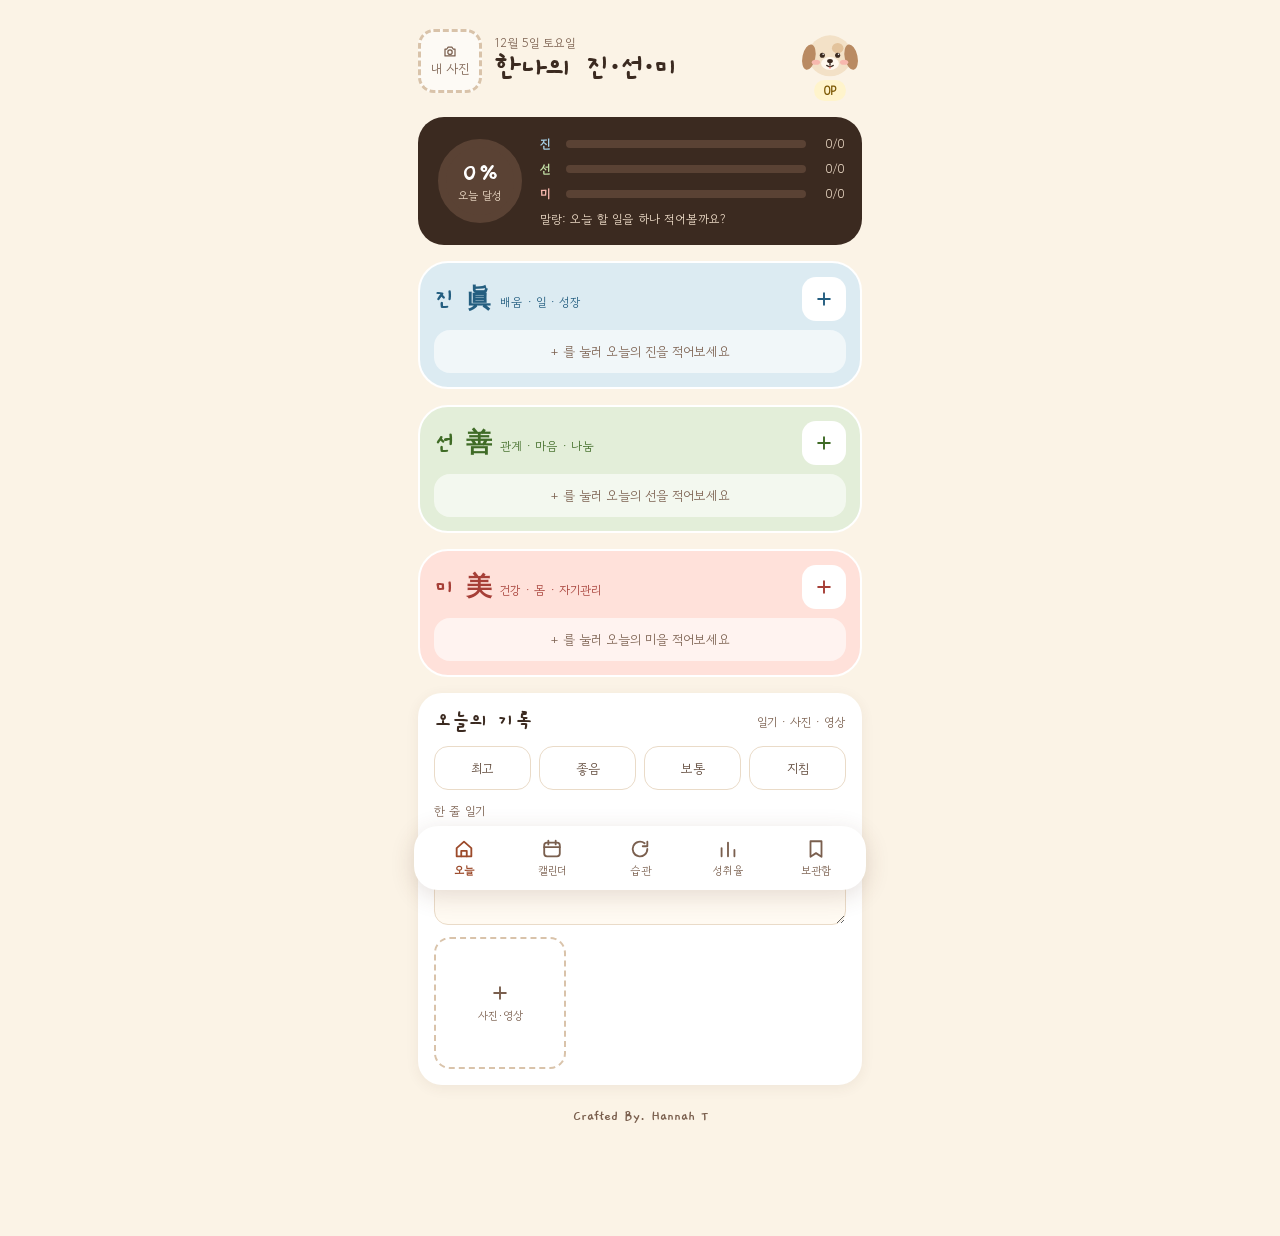
==== app/index.html @ 4286493f "진선미 투두 & 습관 앱 첫 버전 Co-Authored-By: Claude Opus 5.5 <noreply@anthropic.com> Claude-Session: https://c" ====
<!doctype html>
<html lang="ko">
<head>
<meta charset="utf-8">
<meta name="viewport" content="width=device-width, initial-scale=1, viewport-fit=cover">
<meta name="theme-color" content="#FBF3E6">
<meta name="apple-mobile-web-app-capable" content="yes">
<meta name="apple-mobile-web-app-status-bar-style" content="default">
<meta name="apple-mobile-web-app-title" content="진선미">
<title>진선미 · 투두 & 습관</title>
<link rel="manifest" href="./manifest.webmanifest">
<link rel="icon" href="./icons/icon-192.png">
<link rel="apple-touch-icon" href="./icons/apple-touch-icon.png">
<link rel="preconnect" href="https://fonts.googleapis.com">
<link rel="preconnect" href="https://fonts.gstatic.com" crossorigin>
<link href="https://fonts.googleapis.com/css2?family=Gaegu:wght@400;700&family=Gowun+Dodum&display=swap" rel="stylesheet">
<link rel="stylesheet" href="./styles.css">
</head>
<body>
<main id="app" aria-live="polite"></main>
<nav id="nav" aria-label="하단 메뉴"></nav>
<div id="sheet-root"></div>
<input type="file" id="profile-input" accept="image/*" hidden>
<input type="file" id="media-input" accept="image/*,video/*" multiple hidden>
<input type="file" id="backup-input" accept="application/json,.json" hidden>
<script type="module" src="./app.js"></script>
</body>
</html>
---- app/styles.css ----
:root{
  --bg:#FBF3E6; --card:#FFFFFF; --ink:#3B2A20; --muted:#7A5F4E; --line:#EADBC8; --soft:#F5EADB; --field:#FFFAF2;
  --primary:#9C4A2A; --primary-dark:#7A3519; --peach:#FCE3D3; --dark:#3B2A20; --dark2:#5A4234; --cream-text:#F1DFCB;
  --gold-bg:#FFF4CC; --gold:#7A5600; --gold-dark:#5C4100;
  --warn-bg:#FFE9DA; --warn:#8F3F0A; --bad-bg:#FFE0E0; --bad:#A4262C;
  --shadow:0 3px 14px rgba(91,58,36,.07);
  --hand:'Gaegu',cursive; --body:'Gowun Dodum',system-ui,sans-serif;
}
*{box-sizing:border-box}
html,body{margin:0;background:var(--bg);color:var(--ink);font-family:var(--body);-webkit-tap-highlight-color:transparent}
body{min-height:100vh}
button,input,textarea,select{font-family:inherit;color:inherit}
button{cursor:pointer}
a{color:var(--primary)}a:hover{color:var(--primary-dark)}
:focus-visible{outline:3px solid #F2A97E;outline-offset:2px}
#app{max-width:480px;margin:0 auto;padding:calc(20px + env(safe-area-inset-top)) 18px calc(110px + env(safe-area-inset-bottom));display:flex;flex-direction:column;gap:16px}
h1,h2{margin:0;font-family:var(--hand);font-weight:700;line-height:1.15}
h1{font-size:32px}
.top h1{font-size:clamp(24px,7vw,32px);white-space:nowrap} h2{font-size:22px}
.muted{color:var(--muted)} .small{font-size:12px} .xs{font-size:11px}
.row{display:flex;align-items:center;gap:10px} .between{justify-content:space-between} .col{display:flex;flex-direction:column}
.grow{flex:1;min-width:0}
.card{background:var(--card);border-radius:24px;padding:16px;box-shadow:var(--shadow);display:flex;flex-direction:column;gap:12px}
.hand{font-family:var(--hand);font-weight:700}
.chip{border:none;border-radius:999px;min-height:40px;padding:0 15px;font-weight:700;font-size:13px;background:#fff;color:#5C4536}
.chip.on{background:var(--dark);color:#fff}
.btn{border:none;border-radius:16px;min-height:46px;padding:0 16px;font-weight:700;font-size:14px;background:var(--primary);color:#fff}
.btn.ghost{background:var(--soft);color:#5C4536}
.btn.light{background:#fff;color:var(--primary)}
.btn.danger{background:var(--bad-bg);color:var(--bad)}
.btn:disabled{opacity:.5;cursor:default}
.icon-btn{width:44px;height:44px;border-radius:14px;border:none;background:#fff;color:var(--ink);display:flex;align-items:center;justify-content:center;flex-shrink:0}
.icon-btn.sm{width:36px;height:36px;border-radius:10px;background:var(--soft);color:#5C4536}
.field{border:1px solid var(--line);border-radius:14px;padding:0 14px;height:46px;font-size:15px;background:var(--field);width:100%}
textarea.field{height:auto;padding:12px 14px;resize:vertical;min-height:84px;line-height:1.5}
label.lbl{font-size:12px;color:var(--muted)}
.footer{text-align:center;font-family:var(--hand);font-weight:700;font-size:15px;color:var(--muted);padding:6px 0 0}

/* header */
.top{display:flex;justify-content:space-between;align-items:center;gap:12px}
.avatar{width:64px;height:64px;border-radius:50%;flex-shrink:0;border:3px solid #fff;box-shadow:0 0 0 2px #EBCBA4;object-fit:cover;background:var(--field);padding:0;overflow:hidden;display:flex;align-items:center;justify-content:center;color:var(--primary);font-size:10px;flex-direction:column;white-space:nowrap}
.avatar.empty{border:3px dashed #D9C3AA;box-shadow:none}
.avatar img{width:100%;height:100%;object-fit:cover}
.mascot-btn{border:none;background:none;padding:0;display:flex;flex-direction:column;align-items:center;gap:0;min-width:64px}
.points-pill{background:var(--gold-bg);color:var(--gold);font-weight:700;font-size:12px;padding:2px 10px;border-radius:999px;margin-top:-4px;text-decoration:none;display:inline-block}

/* summary */
.summary{background:var(--dark);color:#fff;border-radius:26px;padding:18px;display:flex;gap:16px;align-items:center}
.ring{width:88px;height:88px;flex-shrink:0;position:relative}
.ring svg{transform:rotate(-90deg)}
.ring .val{position:absolute;inset:0;display:flex;flex-direction:column;align-items:center;justify-content:center}
.ring .val b{font-family:var(--hand);font-size:28px;line-height:1}
.ring .val span{font-size:11px;color:var(--cream-text)}
.bars{flex:1;display:flex;flex-direction:column;gap:8px;font-size:12px}
.bar-row{display:flex;align-items:center;gap:8px}
.bar-row .k{width:18px;font-weight:700}
.track{flex:1;height:8px;border-radius:4px;background:var(--dark2);overflow:hidden}
.track i{display:block;height:8px;border-radius:4px;transition:width .35s}
.bar-row .n{width:30px;text-align:right;color:var(--cream-text)}
.cheer{font-size:12px;color:var(--cream-text)}

.celebrate{background:var(--gold-bg);border:2px solid #F2CF66;border-radius:26px;padding:12px 16px;display:flex;align-items:center;gap:12px;animation:pop .4s ease}
@keyframes pop{0%{transform:scale(.94);opacity:0}100%{transform:none;opacity:1}}
.toast{background:#fff;border:1px solid var(--line);border-radius:16px;padding:8px 10px 8px 14px;display:flex;align-items:center;justify-content:space-between;gap:10px;font-size:13px}

/* banners */
.banner{border-radius:30px;padding:14px;display:flex;flex-direction:column;gap:9px;border:2px solid #fff}
.banner-head{display:flex;align-items:center;justify-content:space-between}
.banner-title{display:flex;align-items:baseline;gap:8px}
.banner-title b{font-family:var(--hand);font-size:26px;font-weight:700}
.banner-title span{font-size:12px}
.item{display:flex;align-items:center;gap:10px;background:#fff;border-radius:20px;padding:9px 10px 9px 12px}
.check{width:30px;height:30px;flex-shrink:0;border-radius:10px;border:2px solid #D9C3AA;background:#fff;display:flex;align-items:center;justify-content:center;padding:0;transition:transform .12s}
.check:active{transform:scale(.9)}
.item .label{flex:1;min-width:0;display:flex;flex-direction:column;gap:2px;background:none;border:none;text-align:left;padding:4px 0;font-size:15px}
.item .label .t{overflow-wrap:anywhere}
.item.done .label .t{color:var(--muted);text-decoration:line-through}
.item .meta{font-size:11px;color:var(--muted);display:flex;align-items:center;gap:5px;flex-wrap:wrap}
.tag{font-weight:700;padding:1px 6px;border-radius:6px;font-size:11px}
.mini{border:none;background:var(--soft);color:#5C4536;font-size:12px;font-weight:700;border-radius:12px;padding:0 10px;min-height:36px;white-space:nowrap}
.empty{background:rgba(255,255,255,.6);border-radius:16px;padding:12px;font-size:13px;color:var(--muted);text-align:center}

/* diary */
.moods{display:grid;grid-template-columns:repeat(4,minmax(0,1fr));gap:8px}
.mood{min-height:44px;border-radius:14px;border:1px solid var(--line);background:#fff;color:#5C4536;font-size:13px}
.mood.on{border:2px solid var(--primary);background:var(--peach);color:var(--primary);font-weight:700}
.media-grid{display:grid;grid-template-columns:repeat(3,minmax(0,1fr));gap:8px}
.tile{aspect-ratio:1;border-radius:16px;overflow:hidden;border:none;padding:0;background:#F5D9C4;position:relative;display:flex;align-items:center;justify-content:center;color:var(--primary)}
.tile img,.tile video{width:100%;height:100%;object-fit:cover;display:block}
.tile .badge{position:absolute;bottom:6px;right:6px;background:rgba(59,42,32,.7);color:#fff;font-size:10px;border-radius:6px;padding:1px 5px}
.tile.add{border:2px dashed #D9C3AA;background:#fff;color:var(--muted);flex-direction:column;gap:4px;font-size:11px}

/* nav */
#nav{position:fixed;left:0;right:0;bottom:0;padding:0 14px calc(10px + env(safe-area-inset-bottom));pointer-events:none;z-index:20}
#nav .bar{max-width:452px;margin:0 auto;display:flex;justify-content:space-around;background:#fff;border-radius:24px;padding:6px;box-shadow:0 6px 24px rgba(91,58,36,.16);pointer-events:auto}
#nav button{border:none;background:none;display:flex;flex-direction:column;align-items:center;gap:2px;min-width:56px;min-height:48px;padding:6px 4px;color:var(--muted);font-size:11px}
#nav button.on{color:var(--primary);font-weight:700}

/* calendar */
.cal-grid{display:grid;grid-template-columns:repeat(7,minmax(0,1fr));row-gap:4px;text-align:center}
.cal-grid .wk{font-size:12px;font-weight:700;color:var(--muted);padding-bottom:6px}
.day{height:52px;border:none;background:none;padding:0;display:flex;flex-direction:column;align-items:center;gap:3px}
.day .num{width:36px;height:36px;border-radius:13px;display:flex;align-items:center;justify-content:center;font-size:14px;border:2px solid transparent}
.day.today .num{border-color:var(--primary);font-weight:700}
.day.sel .num{background:var(--primary);color:#fff;font-weight:700}
.day.past .num{color:#A88E7B}
.dots{display:flex;gap:2px;height:6px}.dots i{width:6px;height:6px;border-radius:50%}
.cats{display:flex;gap:8px}
.cat-opt{flex:1;min-height:44px;border-radius:14px;border:2px solid var(--line);background:#fff;font-family:var(--hand);font-size:18px;font-weight:700}

/* habits */
.rule{border-radius:22px;padding:14px;display:flex;flex-direction:column;gap:4px}
.week{display:grid;grid-template-columns:repeat(7,minmax(0,1fr));gap:4px;text-align:center}
.week .d{display:flex;flex-direction:column;align-items:center;gap:3px;font-size:10px;color:var(--muted)}
.week .d i{width:30px;height:30px;border-radius:10px;display:flex;align-items:center;justify-content:center;font-style:normal;font-size:13px;font-weight:700;border:2px solid var(--line);color:#A88E7B;background:#fff}
.pill{font-size:12px;font-weight:700;padding:5px 10px;border-radius:999px}
.badge-cat{width:38px;height:38px;border-radius:13px;display:flex;align-items:center;justify-content:center;font-family:var(--hand);font-weight:700;font-size:20px;flex-shrink:0}

/* stats */
.tabs{display:grid;grid-template-columns:repeat(6,minmax(0,1fr));gap:4px;background:#fff;border-radius:16px;padding:4px}
.tabs button{min-height:40px;border-radius:12px;border:none;background:none;font-weight:700;font-size:13px;color:#5C4536}
.tabs button.on{background:var(--primary);color:#fff}
.chart{display:flex;align-items:flex-end;gap:5px;height:150px;border-bottom:1px solid var(--dark2)}
.chart .b{flex:1;display:flex;flex-direction:column;align-items:center;justify-content:flex-end;gap:4px;height:150px;font-size:10px;color:var(--cream-text);min-width:0}
.chart .b i{width:100%;max-width:26px;border-radius:8px 8px 3px 3px;display:block;min-height:3px}
.chart-l{display:flex;gap:5px}.chart-l span{flex:1;text-align:center;font-size:10px;color:var(--cream-text);min-width:0;overflow:hidden;white-space:nowrap}
.trio{display:grid;grid-template-columns:repeat(3,minmax(0,1fr));gap:10px}
.trio>div{border-radius:20px;padding:12px;display:flex;flex-direction:column;gap:2px}

/* library */
.lib-item{display:flex;gap:10px;align-items:center}
.lib-icon{width:48px;height:48px;border-radius:14px;display:flex;align-items:center;justify-content:center;flex-shrink:0}
.lib-title{font-size:14px;font-weight:700;line-height:1.35;color:var(--ink);text-decoration:none;overflow-wrap:anywhere}
.lib-item.done .lib-title{color:var(--muted);text-decoration:line-through}

/* challenge */
.stamps{display:grid;grid-template-columns:repeat(5,minmax(0,1fr));gap:10px}
.stamps i{aspect-ratio:1;border-radius:50%;display:flex;align-items:center;justify-content:center;font-style:normal;font-family:var(--hand);font-weight:700;font-size:17px;border:2px dashed #D9C3AA;color:#A88E7B;background:var(--field)}
.ledger{display:flex;flex-direction:column;gap:6px;font-size:13px}
.ledger div{display:flex;justify-content:space-between;gap:8px}

/* friends */
.friends{display:grid;grid-template-columns:repeat(2,minmax(0,1fr));gap:12px}
.friend{background:#fff;border-radius:26px;padding:14px 10px;display:flex;flex-direction:column;align-items:center;gap:4px;border:3px solid #fff;box-shadow:var(--shadow)}
.friend.today{border-color:var(--primary)}

/* sheet */
.sheet-bg{position:fixed;inset:0;background:rgba(59,42,32,.38);z-index:50;display:flex;align-items:flex-end;justify-content:center;animation:fade .2s}
.sheet{background:var(--bg);width:100%;max-width:480px;border-radius:28px 28px 0 0;padding:14px 18px calc(22px + env(safe-area-inset-bottom));display:flex;flex-direction:column;gap:12px;max-height:88vh;overflow:auto;animation:up .25s ease}
.sheet .grab{width:40px;height:4px;border-radius:2px;background:#D9C3AA;align-self:center}
.viewer img,.viewer video{width:100%;border-radius:18px;max-height:60vh;object-fit:contain;background:#000}
@keyframes up{from{transform:translateY(40px);opacity:.6}to{transform:none;opacity:1}}
@keyframes fade{from{opacity:0}to{opacity:1}}
.sr{position:absolute;width:1px;height:1px;overflow:hidden;clip:rect(0 0 0 0)}
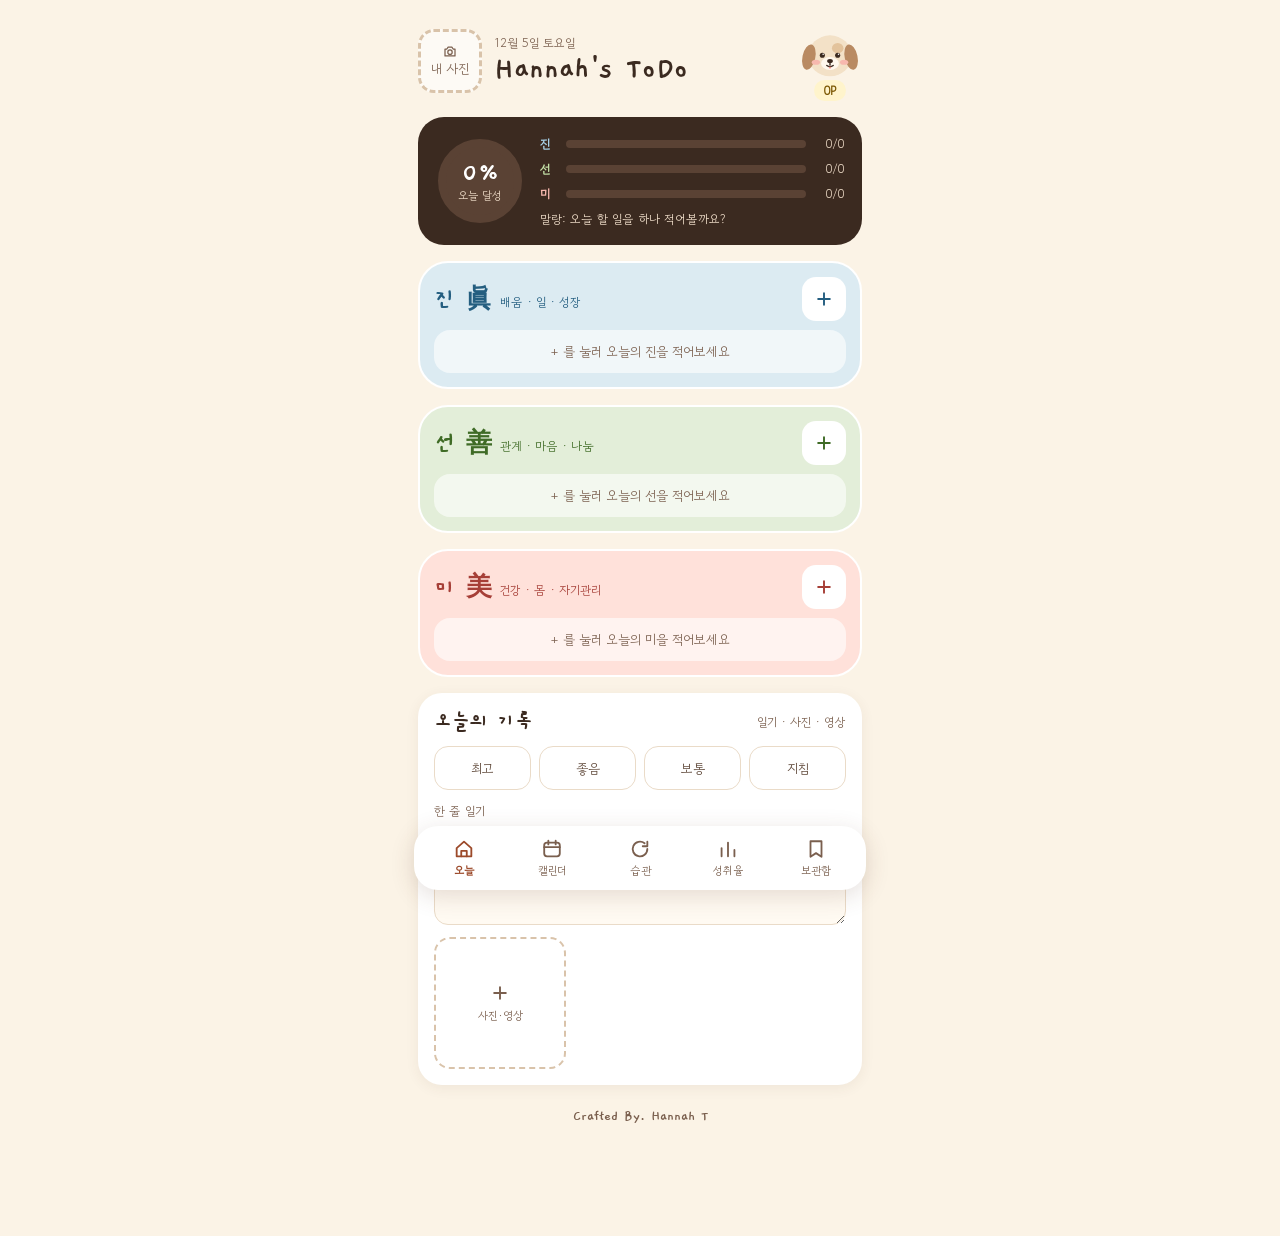
==== commit dd47af17: "앱 이름을 Hannah's ToDo로 변경, 휴대폰 바꿀 때 백업(사진·영상 포함) 개선 Co-Authored-By: Claude Opus 5.5 <noreply@anthropic" ====
--- a/app/index.html
+++ b/app/index.html
@@ -6,8 +6,8 @@
 <meta name="theme-color" content="#FBF3E6">
 <meta name="apple-mobile-web-app-capable" content="yes">
 <meta name="apple-mobile-web-app-status-bar-style" content="default">
-<meta name="apple-mobile-web-app-title" content="진선미">
-<title>진선미 · 투두 & 습관</title>
+<meta name="apple-mobile-web-app-title" content="Hannah's ToDo">
+<title>Hannah's ToDo</title>
 <link rel="manifest" href="./manifest.webmanifest">
 <link rel="icon" href="./icons/icon-192.png">
 <link rel="apple-touch-icon" href="./icons/apple-touch-icon.png">
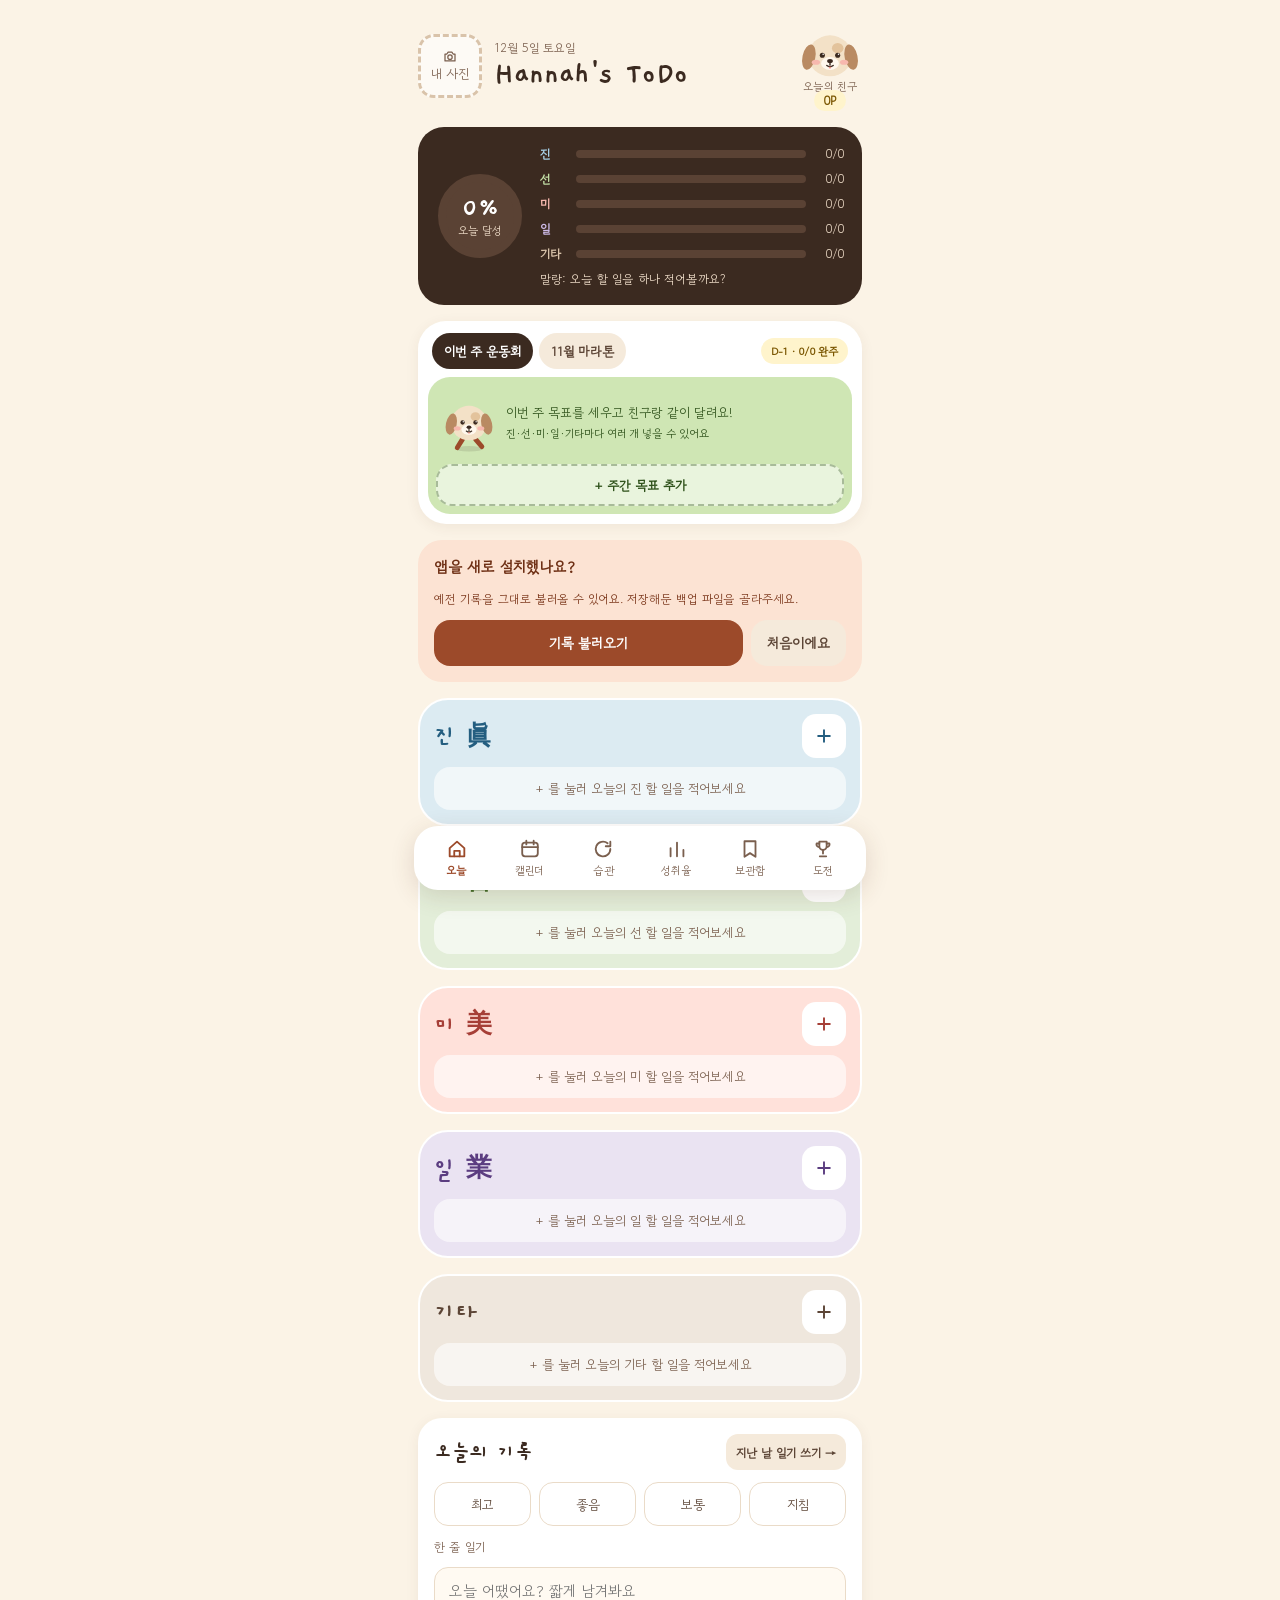
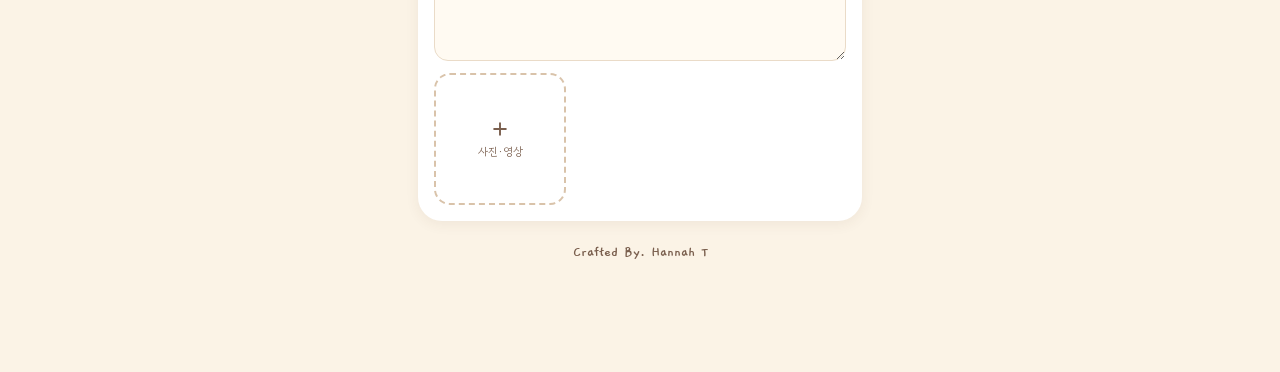
==== commit 4aa3d67b: "업데이트 후 예전 화면 코드가 남지 않도록 버전 표시와 자동 새로고침 Co-Authored-By: Claude Opus 5.5 <noreply@anthropic.com> Claud" ====
--- a/app/index.html
+++ b/app/index.html
@@ -14,7 +14,7 @@
 <link rel="preconnect" href="https://fonts.googleapis.com">
 <link rel="preconnect" href="https://fonts.gstatic.com" crossorigin>
 <link href="https://fonts.googleapis.com/css2?family=Gaegu:wght@400;700&family=Gowun+Dodum&display=swap" rel="stylesheet">
-<link rel="stylesheet" href="./styles.css">
+<link rel="stylesheet" href="./styles.css?v=__BUILD__">
 </head>
 <body>
 <main id="app" aria-live="polite"></main>
@@ -23,6 +23,6 @@
 <input type="file" id="profile-input" accept="image/*" hidden>
 <input type="file" id="media-input" accept="image/*,video/*" multiple hidden>
 <input type="file" id="backup-input" accept="application/json,.json" hidden>
-<script type="module" src="./app.js"></script>
+<script type="module" src="./app.js?v=__BUILD__"></script>
 </body>
 </html>
--- a/app/styles.css
+++ b/app/styles.css
@@ -53,7 +53,7 @@
 .ring .val span{font-size:11px;color:var(--cream-text)}
 .bars{flex:1;display:flex;flex-direction:column;gap:8px;font-size:12px}
 .bar-row{display:flex;align-items:center;gap:8px}
-.bar-row .k{width:18px;font-weight:700}
+.bar-row .k{width:28px;font-weight:700}
 .track{flex:1;height:8px;border-radius:4px;background:var(--dark2);overflow:hidden}
 .track i{display:block;height:8px;border-radius:4px;transition:width .35s}
 .bar-row .n{width:30px;text-align:right;color:var(--cream-text)}
@@ -93,7 +93,7 @@
 /* nav */
 #nav{position:fixed;left:0;right:0;bottom:0;padding:0 14px calc(10px + env(safe-area-inset-bottom));pointer-events:none;z-index:20}
 #nav .bar{max-width:452px;margin:0 auto;display:flex;justify-content:space-around;background:#fff;border-radius:24px;padding:6px;box-shadow:0 6px 24px rgba(91,58,36,.16);pointer-events:auto}
-#nav button{border:none;background:none;display:flex;flex-direction:column;align-items:center;gap:2px;min-width:56px;min-height:48px;padding:6px 4px;color:var(--muted);font-size:11px}
+#nav button{border:none;background:none;display:flex;flex-direction:column;align-items:center;gap:2px;flex:1;min-width:0;min-height:48px;padding:6px 4px;color:var(--muted);font-size:11px}
 #nav button.on{color:var(--primary);font-weight:700}
 
 /* calendar */
@@ -124,7 +124,7 @@
 .chart .b{flex:1;display:flex;flex-direction:column;align-items:center;justify-content:flex-end;gap:4px;height:150px;font-size:10px;color:var(--cream-text);min-width:0}
 .chart .b i{width:100%;max-width:26px;border-radius:8px 8px 3px 3px;display:block;min-height:3px}
 .chart-l{display:flex;gap:5px}.chart-l span{flex:1;text-align:center;font-size:10px;color:var(--cream-text);min-width:0;overflow:hidden;white-space:nowrap}
-.trio{display:grid;grid-template-columns:repeat(3,minmax(0,1fr));gap:10px}
+.trio{display:grid;grid-template-columns:repeat(2,minmax(0,1fr));gap:10px}
 .trio>div{border-radius:20px;padding:12px;display:flex;flex-direction:column;gap:2px}
 
 /* library */
@@ -152,3 +152,84 @@
 @keyframes up{from{transform:translateY(40px);opacity:.6}to{transform:none;opacity:1}}
 @keyframes fade{from{opacity:0}to{opacity:1}}
 .sr{position:absolute;width:1px;height:1px;overflow:hidden;clip:rect(0 0 0 0)}
+
+.trio>div:last-child:nth-child(odd){grid-column:1/-1}
+.cats{flex-wrap:wrap}.cat-opt{min-width:52px}
+
+/* 목표 레이스 */
+.race{background:#fff;border-radius:28px;padding:12px 10px 10px;display:flex;flex-direction:column;gap:8px;box-shadow:var(--shadow)}
+.race-tab{border:none;border-radius:999px;min-height:36px;padding:0 12px;font-weight:700;font-size:13px;background:var(--soft);color:#5C4536}
+.race-tab.on{background:var(--dark);color:#fff}
+.race-field{background:#CFE6B4;border-radius:22px;padding:10px 8px 8px;display:flex;flex-direction:column;gap:6px}
+.lane{display:flex;flex-direction:column;gap:0}
+.lane-head{display:flex;align-items:center;gap:6px;margin:0 2px}
+.lane-title{flex:1;min-width:0;border:none;background:none;text-align:left;padding:4px 0;font-size:13px;color:#2F521B;overflow:hidden;text-overflow:ellipsis;white-space:nowrap}
+.lane-title .tag{margin-right:5px}
+.lane-n{font-size:12px;color:#2F521B;font-weight:700}
+.lane-btn{border:none;border-radius:12px;min-width:36px;height:34px;font-weight:700;font-size:14px;background:#fff;color:#2F521B}
+.lane-btn.plus{color:#fff;min-width:44px}
+.lane-btn:disabled{opacity:.4}
+.rtrack{position:relative;height:62px;margin-top:2px}
+.rtrack .dirt{position:absolute;left:0;right:0;bottom:2px;height:22px;border-radius:12px;background:#E9B98F}
+.rtrack .dash{position:absolute;left:10px;right:34px;bottom:12px;border-top:2px dashed #FFF8EE}
+.rtrack .star{position:absolute;bottom:5px;font-size:13px;line-height:1}
+.rtrack .pace{position:absolute;bottom:22px;font-size:14px;color:#8F3F0A;opacity:.55}
+.rtrack .finish{position:absolute;right:4px;bottom:2px;width:22px;height:30px;border-radius:4px;background:repeating-conic-gradient(#3B2A20 0 25%,#fff 0 50%) 0 0/8px 8px}
+.runner{position:absolute;bottom:4px;transition:left .6s cubic-bezier(.3,1.4,.5,1)}
+.runner .say{position:absolute;bottom:42px;left:18px;white-space:nowrap;background:#fff;color:#3B2A20;font-size:11px;padding:2px 7px;border-radius:10px 10px 10px 2px}
+.runner.hop svg{animation:hop .6s ease}
+.runner.done svg{animation:hop 1.2s ease infinite}
+@keyframes hop{0%,100%{transform:translateY(0)}30%{transform:translateY(-12px)}60%{transform:translateY(0)}75%{transform:translateY(-4px)}}
+.lane-status{font-size:11px;margin:0 6px 2px;font-weight:700}
+.race-empty{display:flex;align-items:center;gap:10px;padding:6px 6px;font-size:13px;color:#2F521B;line-height:1.5}
+.race-add{border:2px dashed rgba(47,82,27,.35);background:rgba(255,255,255,.55);border-radius:16px;min-height:42px;font-weight:700;font-size:13px;color:#2F521B}
+.weeks{display:grid;grid-template-columns:repeat(6,minmax(0,1fr));gap:6px;text-align:center}
+.weeks div{display:flex;flex-direction:column;align-items:center;gap:3px;font-size:10px;color:var(--muted)}
+.weeks i{width:100%;aspect-ratio:1;border-radius:14px;display:flex;align-items:center;justify-content:center;font-style:normal;font-weight:700;font-size:12px}
+
+/* 1년 캘린더 */
+.seg{display:flex;background:#fff;border-radius:14px;padding:3px;gap:2px}
+.seg button{border:none;background:none;border-radius:11px;min-width:40px;min-height:38px;font-weight:700;font-size:13px;color:#5C4536}
+.seg button.on{background:var(--primary);color:#fff}
+.ygrid{display:grid;grid-template-columns:repeat(2,minmax(0,1fr));gap:10px}
+.ymonth{border:none;background:var(--field);border-radius:18px;padding:8px 8px 10px;display:flex;flex-direction:column;gap:6px;text-align:left}
+.ymonth.cur{box-shadow:inset 0 0 0 2px var(--primary)}
+.ym-head{display:flex;justify-content:space-between;align-items:center}
+.ym-head b{font-family:var(--hand);font-size:19px}
+.ym-medal{font-size:10px;font-weight:700;background:var(--gold-bg);color:var(--gold);border-radius:999px;padding:1px 7px}
+.ym-medal.all{background:#E3EED9;color:#3F6B26}
+.ym-grid{display:grid;grid-template-columns:repeat(7,minmax(0,1fr));gap:2px}
+.ym-grid i{aspect-ratio:1;border-radius:5px;font-style:normal;font-size:8px;line-height:1;display:flex;align-items:center;justify-content:center;color:#7A5F4E}
+.ym-grid i.now{outline:2px solid var(--primary);outline-offset:-1px;font-weight:700}
+i.lg{width:10px;height:10px;border-radius:3px;display:inline-block}
+.yrace{background:#CFE6B4;border-radius:20px;padding:10px 10px 8px;display:flex;flex-direction:column;gap:6px;color:#2F521B}
+.mini-track{position:relative;height:40px}
+.mini-track .dirt{position:absolute;left:0;right:0;bottom:2px;height:16px;border-radius:10px;background:#E9B98F}
+.mini-track .star{position:absolute;bottom:3px;font-size:11px;line-height:1}
+.mini-track .finish{position:absolute;right:3px;bottom:2px;width:16px;height:22px;border-radius:3px;background:repeating-conic-gradient(#3B2A20 0 25%,#fff 0 50%) 0 0/6px 6px}
+.mini-runner{position:absolute;bottom:3px}
+.wk-dots{display:flex;gap:4px}
+.wk-dots i{flex:1;height:20px;border-radius:7px;font-style:normal;font-size:10px;font-weight:700;display:flex;align-items:center;justify-content:center;color:#3B2A20}
+
+/* 1년 계획 · 강아지 */
+.plan{background:#FFF6F0;border-radius:28px;padding:14px 10px 12px;display:flex;flex-direction:column;gap:8px;color:#4A3328}
+.pl-count{font-family:var(--body);font-size:12px;background:#fff;color:#B23E63;border-radius:999px;padding:2px 8px;vertical-align:middle}
+.pl-host{position:relative;flex-shrink:0}
+.pl-say{position:absolute;right:52px;top:-4px;max-width:200px;background:#fff;border-radius:14px 14px 2px 14px;padding:5px 10px;font-size:12px;line-height:1.35;color:#8A4B5E;box-shadow:0 2px 8px rgba(91,58,36,.08);width:max-content}
+.pl-months{display:grid;grid-template-columns:repeat(12,minmax(0,1fr));gap:2px;margin:6px 2px 0}
+.pl-months span{text-align:center;font-size:11px;line-height:22px;height:22px;border-radius:11px;background:#fff;color:#9C7B6A}
+.pl-months span.on{background:#F28BA6;color:#fff;font-weight:700}
+.pl-board{position:relative;background:#fff;border-radius:20px;padding:8px 2px 6px;min-height:80px}
+.pl-now{position:absolute;top:4px;bottom:4px;border-left:2px dotted #F28BA6}
+.pl-row{position:relative;height:44px;margin:2px 0}
+.pl-ribbon{position:absolute;bottom:4px;height:26px;border-radius:13px;border:1.5px solid;overflow:hidden;padding:0;text-align:left}
+.pl-ribbon i{position:absolute;left:0;top:0;bottom:0;border-radius:11px}
+.pl-ribbon span{position:absolute;left:7px;right:4px;top:50%;transform:translateY(-50%);font-size:11px;font-weight:700;white-space:nowrap;overflow:hidden;text-overflow:ellipsis}
+.pl-pup{position:absolute;bottom:16px;pointer-events:none}
+.pl-pup.happy svg{animation:hop 1.4s ease infinite}
+.pl-empty{display:flex;align-items:center;gap:10px;padding:8px;font-size:13px;color:#8A4B5E;line-height:1.5}
+.pl-add{border:2px dashed #F5B8C8;background:#fff;border-radius:16px;min-height:44px;font-weight:700;font-size:14px;color:#B23E63}
+.pl-crew{display:grid;grid-template-columns:repeat(5,minmax(0,1fr));background:#fff;border-radius:18px;padding:8px 2px}
+.pl-crew div{display:flex;flex-direction:column;align-items:center;font-size:10px;color:#9C7B6A}
+.pl-crew b{font-size:12px}
+.pl-label{position:absolute;bottom:9px;font-size:11px;font-weight:700;white-space:nowrap;max-width:60%;overflow:hidden;text-overflow:ellipsis}
